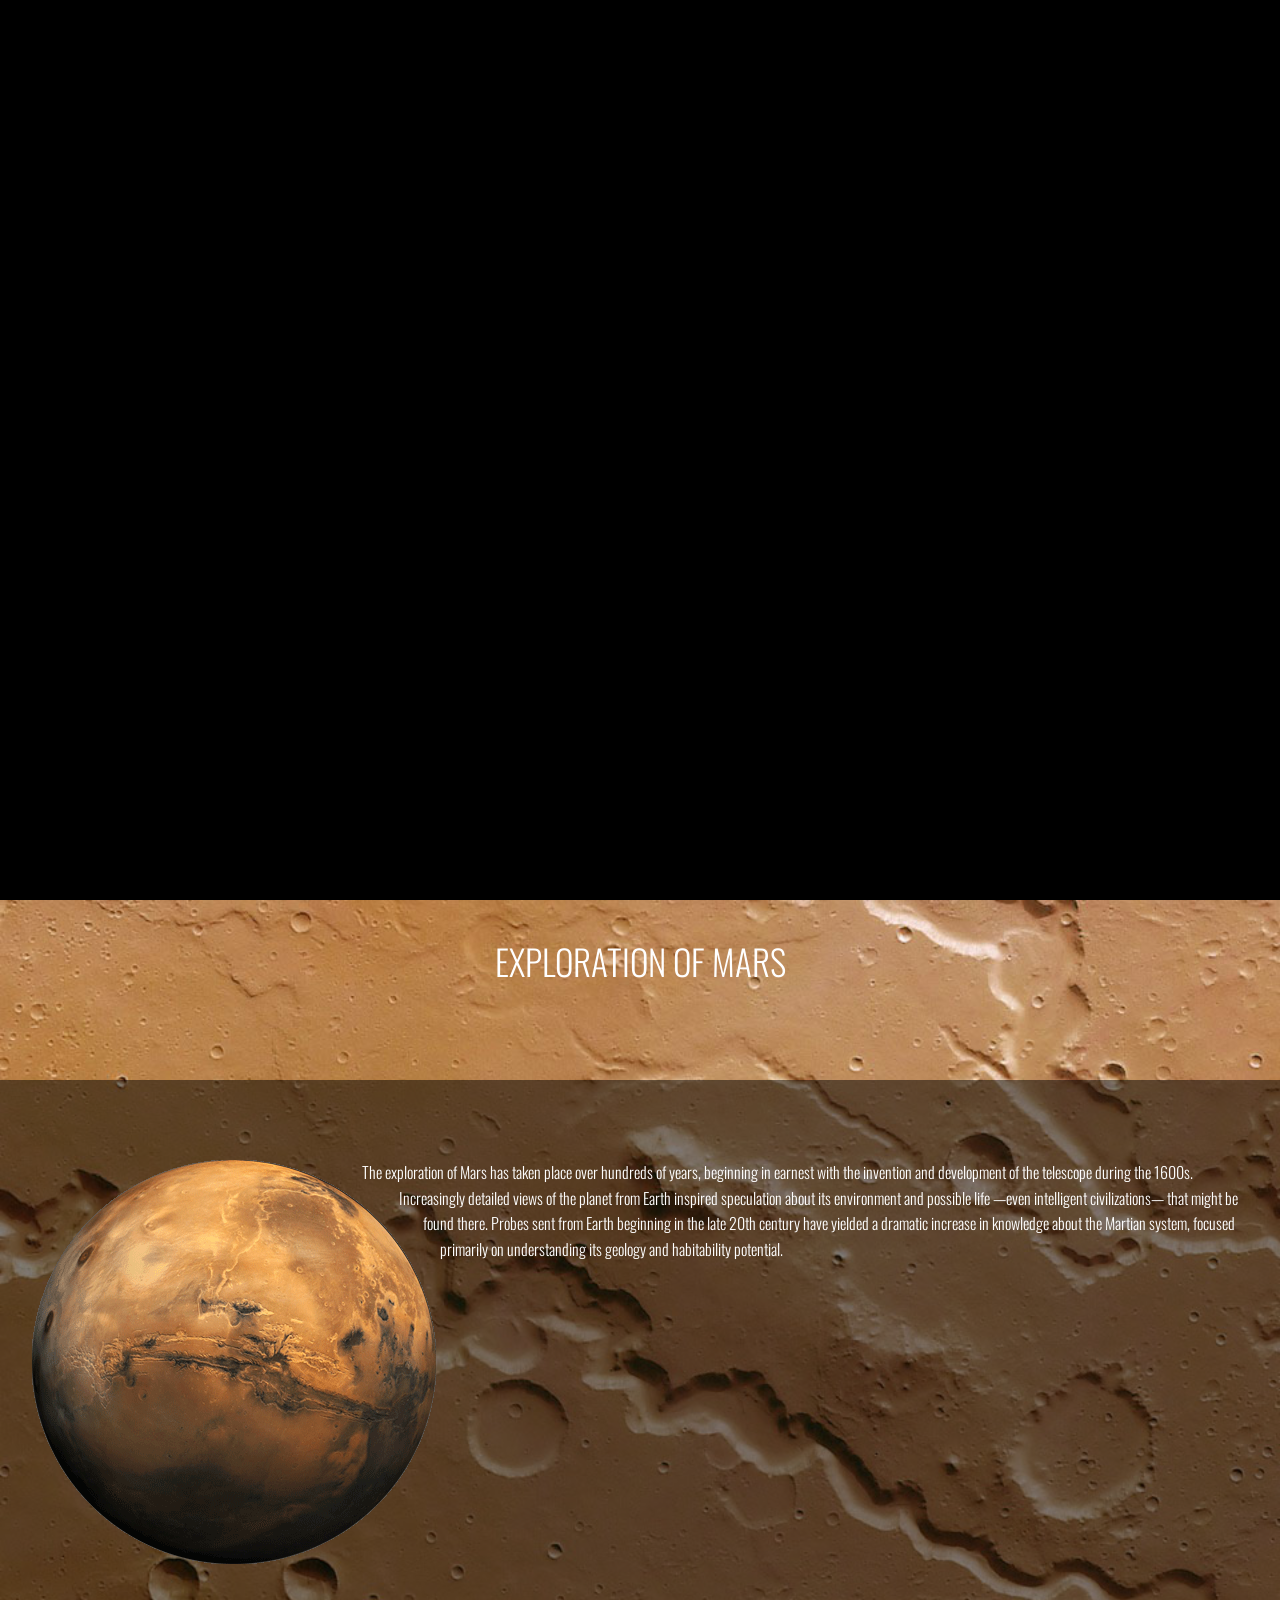
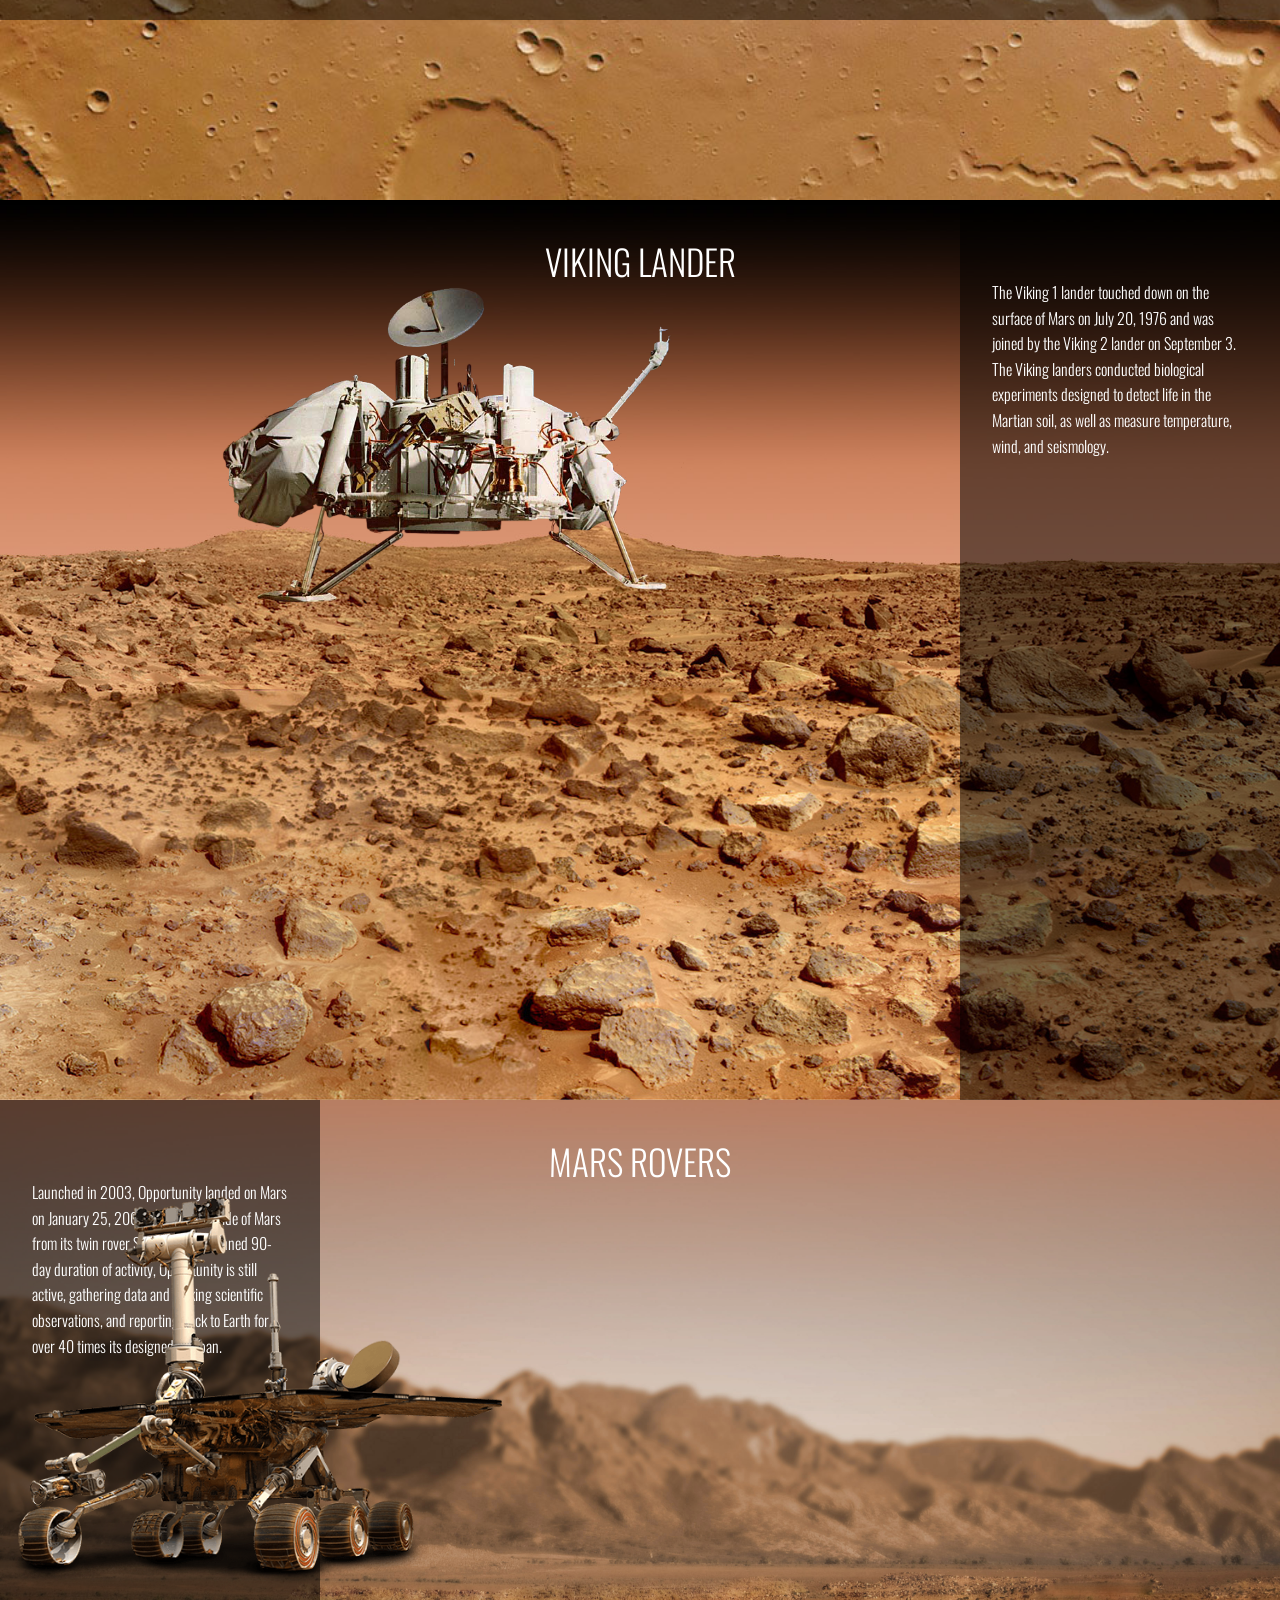
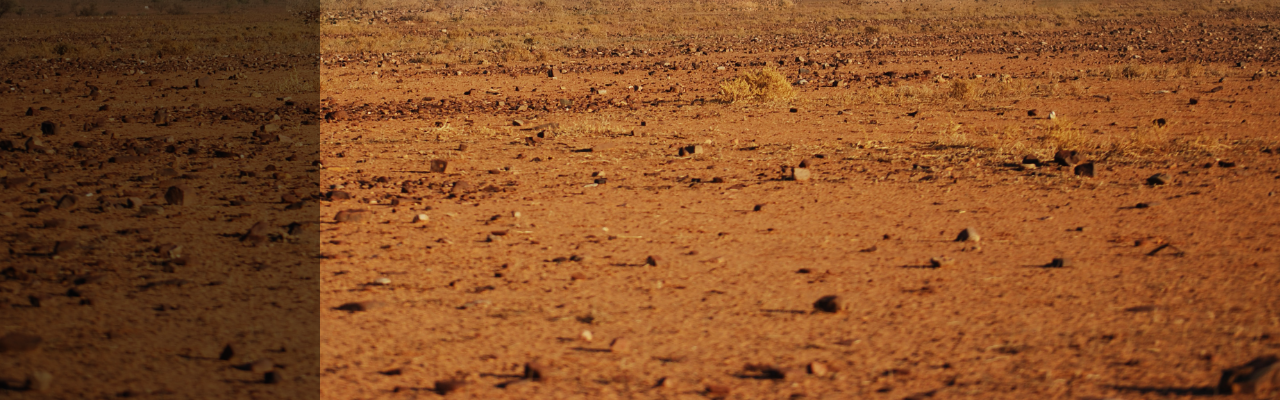
==== mars/index.html @ 63115edd "Add files via upload" ====
<!DOCTYPE html>
<html>
<head>
<meta charset="utf-8">
<meta http-equiv="X-UA-Compatible" content="IE=edge,chrome=1">
<title></title>
<meta name="description" content="">
<meta name="viewport" content="width=device-width">
<script src="../js/jquery.min.js"></script>
<script src="../js/jquery.easing.js"></script>
<script src="../js/html-shiv.js"></script>
<link href="mars.css" rel="stylesheet"/>
  <script src="../js/skrollr.min.js"></script>  
    <style>
	
        #cover{background:#000;
        position:absolute;
        top: 0;
        bottom:0;
        left:0;
        right:0;
        z-index:101;
        }
        
    </style>
    
</head>
<body  oncontextmenu="return false;">
    <div id="cover"></div>
    <nav><ul><li data-screen="#screen1" class="active"></li>
        <li data-screen="#screen2"></li>
        <li data-screen="#screen3"></li>
        <li data-screen="#screen4"></li></ul></nav>
    
    <div id="skrollr-body">
    <section id="screen1">
        <h1>Red Planet</h1>
        
        <div id="sun" class="light"
              data-start="transform:translateY(0px)"
             data--300-top="transform:translateY(-103px)"
             ></div>
        <div id="mars"
             data-start="transform:translateY(0px)"
             data--300-top="transform:translateY(-202px)"
             ></div>
        <div id="shine" class="light"
             data-start="transform:translateX(0px)"
             data-1-start="transform:translateX(3016px)"></div>
    </section>
    
    
    <section id="screen2">
        <h2>Exploration of Mars</h2>
        <div class="info"
             data-bottom-top="transform:translateY(250px)"
             data-top-bottom="transform:translateY(-250px)"
             ><img src="mars.png"
                   data-bottom-top="transform:rotate(24.725deg)"
             data-top-bottom="transform:rotate(-25.02deg)"
                   />The exploration of Mars has taken place over hundreds of years, beginning in earnest with the invention and development of the telescope during the 1600s. Increasingly detailed views of the planet from Earth inspired speculation about its environment and possible life &mdash;even intelligent civilizations&mdash; that might be found there. Probes sent from Earth beginning in the late 20th century have yielded a dramatic increase in knowledge about the Martian system, focused primarily on understanding its geology and habitability potential.</div>
    </section>
    
    
    <section id="screen3">
        <h2>Viking Lander</h2>
        <div class="info"
             data-150-top="right:-26%"
             data-top="right:0%"
             >The Viking 1 lander touched down on the surface of Mars on July 20, 1976 and was joined by the Viking 2 lander on September 3. The Viking landers conducted biological experiments designed to detect life in the Martian soil, as well as measure temperature, wind, and seismology.</div>
        <img id="viking" src="viking.png"
             data-anchor-target="#screen3"
             data-200-top="bottom:100%"
             data-50-bottom="bottom:11.8%"
             />
    </section>
    
    
    <section id="screen4">
        <h2>Mars Rovers</h2>
        <div class="info"
             data-155-top="left:-25.2%"
             data-top="left:0%"
             >Launched in 2003, Opportunity landed on Mars on January 25, 2004 on the other side of Mars from its twin rover Spirit. With a planned 90-day duration of activity, Opportunity is still active, gathering data and making scientific observations, and reporting back to Earth for over 40 times its designed lifespan.</div>
        <img id="rover" src="opportunity.png"
              data-200-end="right:-612px; bottom:22%; transform:scale(.62)"
             data-end="right:99.08px; bottom:3.3%;transform:scale(1)"/>
    </section>
    </div>
    <script>
       //follow the exercise directions; don't just copy my code.
    </script>
</body>
</html>
---- mars/mars.css ----
@import url(https://fonts.googleapis.com/css?family=Oswald:400,300,700);

*{margin:0; padding:0;}

body, html{height:100%;
    font-family: 'Oswald', sans-serif; 
    background:#000; 
    color:#fff;
}

section{height:100%;
    position:relative;
    background-size:cover;
    overflow:hidden;
}

section, section *{box-sizing:border-box;}

#screen2{background-image:url(mars-surface.jpg);}

#screen3{background-image:url(mars-rocks.jpg);}

#screen4{background-image:url(mars-mountains.jpg);}

h1, h2{text-transform:uppercase; 
    text-align:center;
}

h1{
    font-size:3.3em;
    color:#ea783b;
    position:absolute;
    width:100%;
    top:100px;
}


h2{font-weight:300;
    font-size:2.2em;
    padding-top: 1em;
}

.light{background: radial-gradient(closest-side, rgba(252,252,252,1) 0%,rgba(252,245,179,0.81) 20%,rgba(241,218,54,0) 100%);
}

.info{
    position:absolute;
    width:25%;
    padding: 5em 2em 2em 2em;
    background: rgba(0,0,0,.5);
    line-height:1.6em;
    font-weight:300;
    top:0;
    bottom:0;
}


#mars{background: url(mars-horizon.png) center top no-repeat;
            background-size:contain;
            width:100%;
            height:40%;
            position:absolute;
            top:50px;
        }
        
        #sun, #shine{
         position:absolute;
            left:50%;
        }
        #sun{
        width:200px; height:200px;
            margin-left:-100px;
            top:100px;
        }
        
        #shine{width:900px;
        height:20px;
        top: 190px;
        margin-left:-10px;
        opacity:0;
        width:20px;}
        
        #skrollr-body{
         width:100%;
            height:100%;
            position:absolute;
        }
        
        #screen2 .info{
            width:100%;
            top:20%;
            bottom:20%;
        }
        #screen2 img{
            float:left;
            margin-right:3em;
            shape-outside:circle();
            max-width: 50%;
        }
        
        #screen3 .info{right:0;}
        
        #viking{max-width:40%;
        position:absolute;
        left:15%;}
        
         #rover{max-width:40%;
        position:absolute;
        }
        
        nav{
        position:fixed;
            right:0;
            top:50%;
            height:200px;
            margin-top:-100px;
            opacity:.5;
            z-index:99;
        }
        nav li{
        width:10px;
            height:10px;
            list-style:none;
            border:2px solid #fff;
            border-radius:50%;
            margin:2em;
            cursor:pointer;
        }
        .active{background:#fff;}



@media screen and (min-width:400px) and (max-width:800px){
    body{ font-size:12px;}
    #mars{height:60%;}
    #screen2 img{
            max-width: 30%;
        }
    nav{display:none;}
}
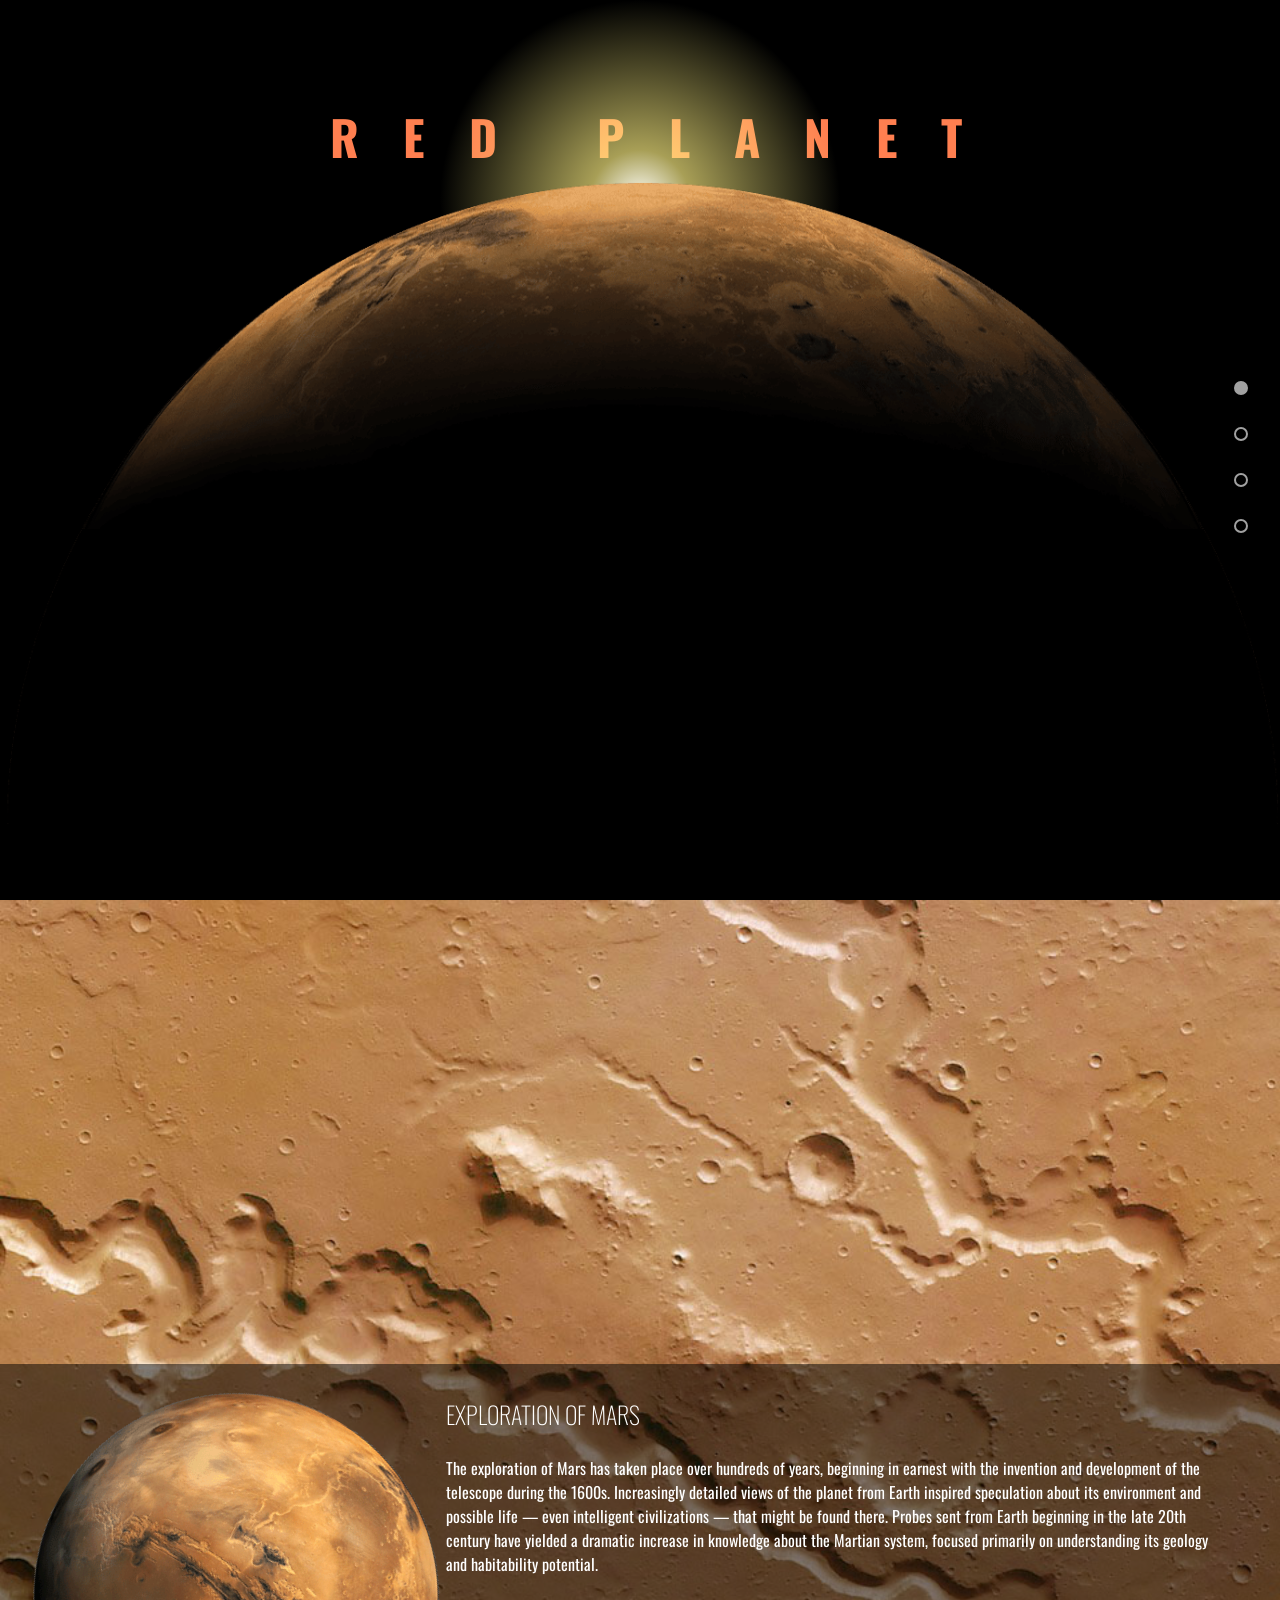
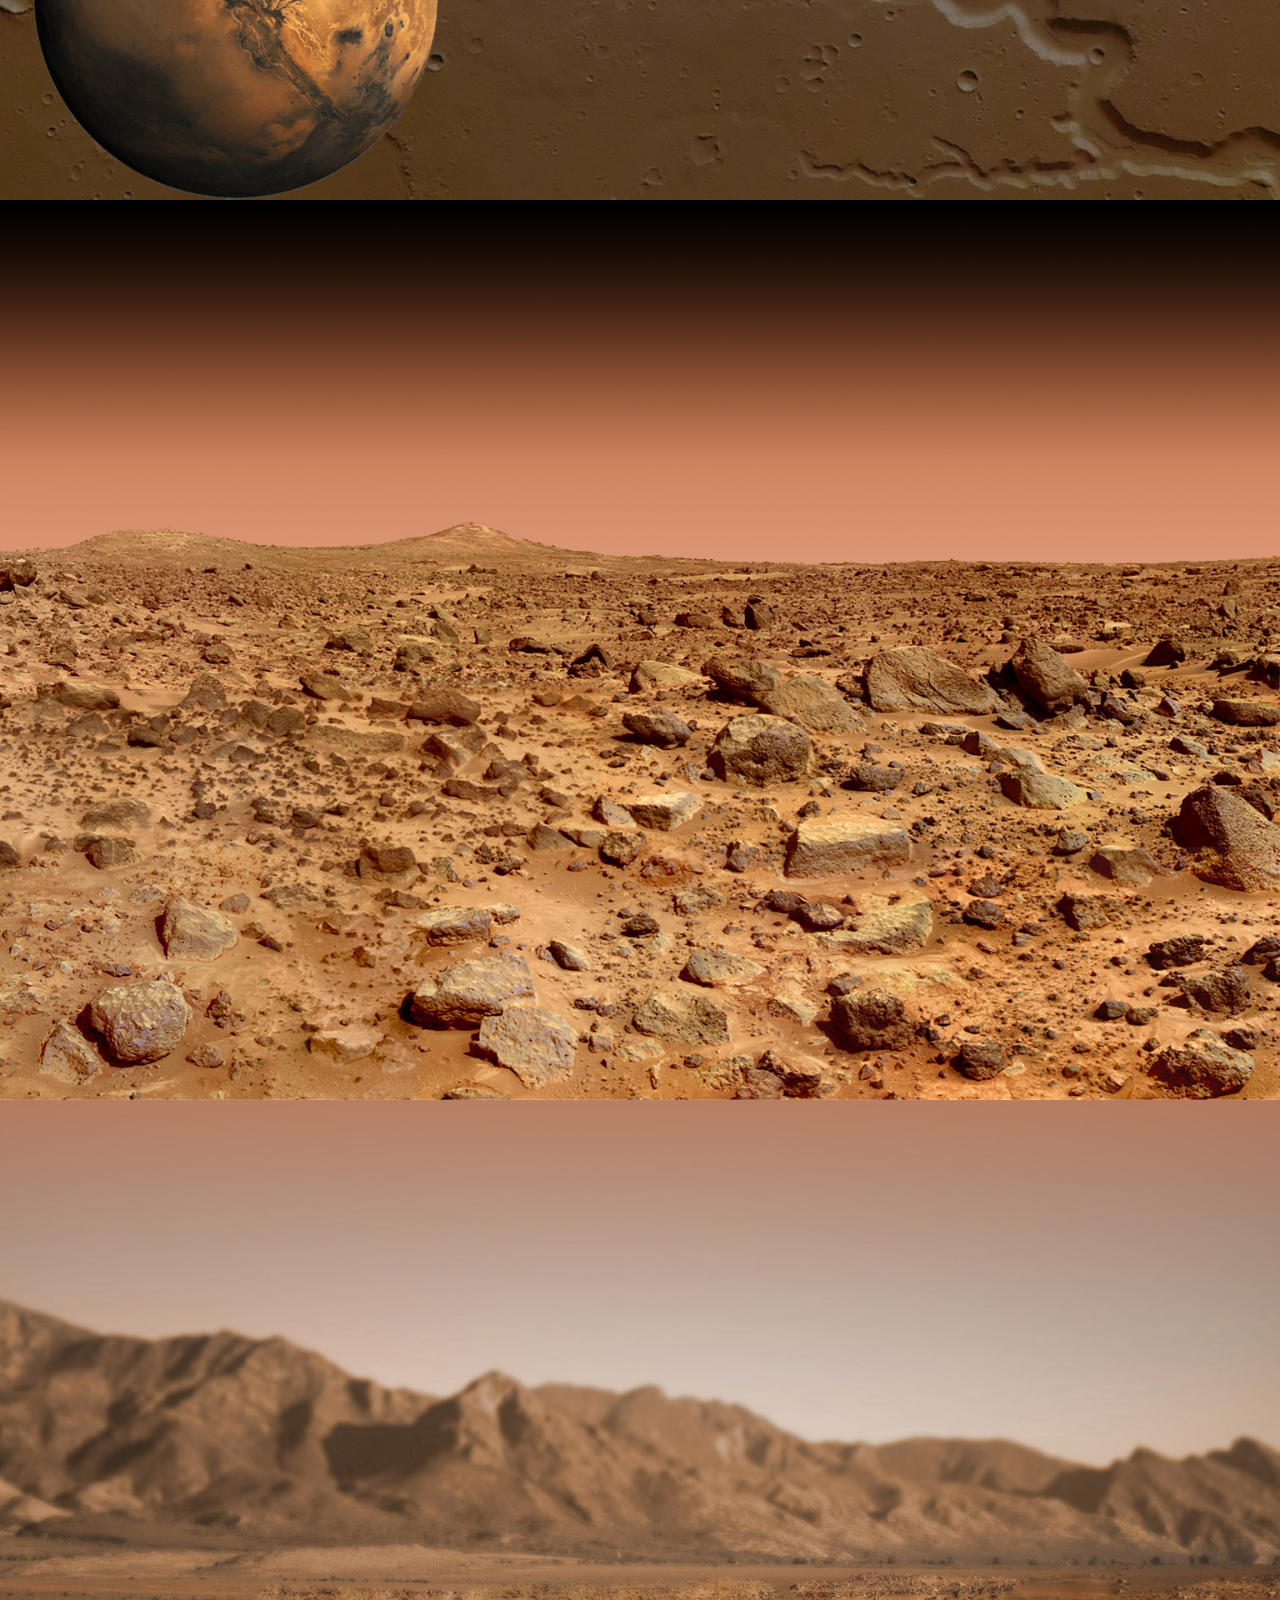
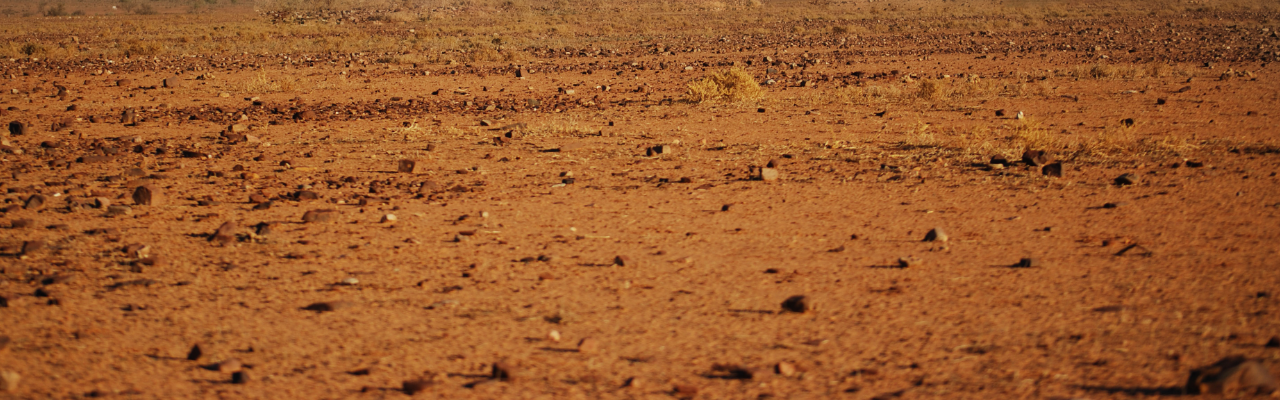
==== commit 4dfc8ad9: "Add files via upload" ====
--- a/mars/index.html
+++ b/mars/index.html
@@ -1,94 +1,285 @@
 <!DOCTYPE html>
 <html>
+
 <head>
-<meta charset="utf-8">
-<meta http-equiv="X-UA-Compatible" content="IE=edge,chrome=1">
-<title></title>
-<meta name="description" content="">
-<meta name="viewport" content="width=device-width">
-<script src="../js/jquery.min.js"></script>
-<script src="../js/jquery.easing.js"></script>
-<script src="../js/html-shiv.js"></script>
-<link href="mars.css" rel="stylesheet"/>
-  <script src="../js/skrollr.min.js"></script>  
+
+    <title>RED PLANET</title>
+
+    <meta name="viewport" content="width=device-width">
+    <link href="https://fonts.googleapis.com/css2?family=Oswald:wght@200;400;600&display=swap" rel="stylesheet">
+    <script src="js/jquery.min.js"></script>
+    <script src="js/jquery.easing.js"></script>
+    <script src="js/skrollr.min.js"></script>
     <style>
-	
-        #cover{background:#000;
-        position:absolute;
-        top: 0;
-        bottom:0;
-        left:0;
-        right:0;
-        z-index:101;
-        }
+        * {
+            margin: 0;
+            padding: 0;
+        }
+
+        body {
+            background-color: #000;
+            font-family: 'Oswald', sans-serif;
+            color: #fff;
+        }
+
+        section {
+            height: 100vh;
+            position: relative;
+            overflow: hidden;
+        }
+
+        img {
+            max-width: 100%;
+        }
+
+        nav {
+
+            position: fixed;
+            right: 0;
+            top: 50%;
+            height: 202px;
+            margin-top: -101px;
+            opacity: .63;
+            z-index: 3;
+
+        }
+
+        nav li {
+            width: 10px;
+            height: 10px;
+            list-style: none;
+            border: 2px solid #fff;
+            border-radius: 50%;
+            margin: 2em;
+            cursor: pointer;
+        }
+
+        nav li.active {
+            background: #fff;
+        }
+
+        /* SCREEN 1 */
+
+        h1 {
+            font-size: 3em;
+            text-align: center;
+            color: coral;
+            position: absolute;
+            top: 101px;
+            width: 100%;
+            letter-spacing: -20.0375px;
+        }
+
+        .light {
+            background: radial-gradient(closest-side, rgba(255, 255, 251, 1) 0%, rgba(255, 241, 131, 0.66) 25%, rgba(255, 241, 131, 0) 100%);
+            position: absolute;
+            left: 50%;
+
+        }
+
+        #mars {
+            text-align: center;
+            position: absolute;
+            top: 20px;
+            width: 100%;
+        }
+
+        #sun {
+            width: 400px;
+            height: 400px;
+            margin-left: -200px;
+        }
+
+        #shine {
+            width: 20px;
+            height: 20px;
+            margin-left: -10px;
+            top: 190px;
+            opacity: 0;
+        }
+
+        #flare {
+            width: 160px;
+            height: 80px;
+            margin-left: -80px;
+            top: 160px;
+            opacity: 0;
+            background: radial-gradient(closest-side, rgba(255, 255, 251, 1) 9%, rgba(255, 241, 131, 0.6) 24%, rgba(255, 241, 131, 0) 100%);
+        }
+
+
+
+        /* SCREEN 2 */
+
+
+        h2 {
+            font-weight: 200;
+            text-transform: uppercase;
+            margin-bottom: 1em;
+        }
+
+        .info {
+            background-color: rgba(0, 0, 0, .5);
+            position: absolute;
+            width: 25%;
+            padding: 2em;
+            top: 0;
+            bottom: 0;
+            box-sizing: border-box;
+        }
+
+        #screen2 .info {
+            width: 100%;
+            top: 23.7%;
+            bottom: 24.1%;
+            padding-right: 50px;
+        }
+
+        #screen2 {
+            background: url(img/mars-surface.jpg) center center;
+            background-size: cover;
+        }
+
+        #planet {
+            float: left;
+        }
+
+
+
+
+
+        /* SCREEN 3 */
+
+        #screen3 {
+            background: url(img/mars-rocks.jpg) center center;
+            background-size: cover;
+        }
+
+
+        #screen3 .info {
+            right: 0;
+        }
+
+
+        #viking,
+        #r0ver {
+            position: absolute;
+            bottom: 100px;
+            width: 49.8%;
+        }
+
+        #viking {
+            left: 14%;
+        }
+
+        /* SCREEN 4 */
+
+        #screen4 {
+            background: url(img/mars-mountains.jpg) center center;
+            background-size: cover;
+        }
+
+        /* preloader */
+
+        #preloader {
+            position: fixed;
+            width: 100vw;
+            height: 100vh;
+            background: #000;
+            z-index: 2;
+            text-align: center;
+        }
+
+        #preloader img {
+            margin-top: 30%;
+            animation: spin 1s linear infinite;
+        }
+
+        @keyframes spin {
+            0% {
+                transform: rotate(0deg);
+            }
+
+            100% {
+                transform: rotate(360deg);
+            }
+        }
+
+    </style>
+    <script src="js/html-shiv.js"></script>
+</head>
+
+<body>
+    <div id="preloader"><img src="img/loading-circle.png" /></div>
+
+    <nav>
+        <ul>
+            <li data-screen="#screen1" class="active">
+            <li data-screen="#screen2">
+            <li data-screen="#screen3">
+            <li data-screen="#screen4">
+        </ul>
+
+    </nav>
+
+
+    <section id="screen1">
+        <h1>&nbsp;RED PLANET</h1>
+        <div id="sun" class="light" data-start="transform:translateY(0px)" data--298-top="transform:translateY(-50px)"></div>
+        <p id="mars" data-start="transform:translateY(0px)" data--297-top="transform:translateY(-200px)"> <img src="img/mars-crescent.png" /></p>
+        <div id="flare" class="light" data-start="transform:translateX(0px)" data-1-start="transform:translateX(3000px)"></div>
+        <div id="shine" class="light" data-start="transform:translateX(0px)" data-1-start="transform:translateX(3000px)"></div>
+
+    </section>
+
+
+
+    <section id="screen2">
+
+        <div class="info" data-bottom-top="transform:translateY(251px)" data-top-bottom="transform:translateY(-252px)"><img src="img/mars-full.png" id="planet" data-bottom-top="transform:rotate(30.4deg)" data-top-bottom="transform:rotate(-30.6deg)" />
+            <h2>Exploration of Mars</h2>The exploration of Mars has taken place over hundreds of years, beginning in earnest with the invention and development of the telescope during the 1600s. Increasingly detailed views of the planet from Earth inspired speculation about its environment and possible life &mdash; even intelligent civilizations &mdash; that might be found there. Probes sent from Earth beginning in the late 20th century have yielded a dramatic increase in knowledge about the Martian system, focused primarily on understanding its geology and habitability potential.
+        </div>
+
+    </section>
+
+
+
+
+    <section id="screen3">
+
+        <div class="info" data-200-top="right:-25%" data-top="right:0%">
+            <h2>Viking Landers</h2>The Viking 1 lander touched down on the surface of Mars on July 20, 1976 and was joined by the Viking 2 lander on September 3. The Viking landers conducted biological experiments designed to detect life in the Martian soil, as well as measure temperature, wind, and seismology.
+        </div>
+        <img src="img/viking.png" id="viking" data-anchor-target="#screen3" data-200-top="bottom[sqrt]:108%" data-50-bottom="bottom[sqrt]:11%" />
+    </section>
+
+
+
+
+    <section id="screen4">
+
+        <div class="info" data-200-top="left:-25%" data-top="left:0%">
+            <h2>Mars Rovers</h2>Launched in 2003, Opportunity landed on Mars on January 25, 2004 on the other side of Mars from its twin rover Spirit. With a planned 90-day duration of activity, Opportunity continued gathering data, making scientific observations, and reporting back to Earth for almost 15 years.
+        </div>
+        <img src="img/opportunity.png" id="r0ver" data-300-end="right:-49.8%; bottom: 124px; transform:scale(.455);" data-end="right:5.05%; bottom: 19px; transform:scale(1.1)" />
+    </section>
+
+
+
+    <script>
+        //follow the directions; don't just copy my code!
+
+        var s = skrollr.init({
+            mobileCheck: function() {
+                return false;
+            }
+        });
         
-    </style>
-    
-</head>
-<body  oncontextmenu="return false;">
-    <div id="cover"></div>
-    <nav><ul><li data-screen="#screen1" class="active"></li>
-        <li data-screen="#screen2"></li>
-        <li data-screen="#screen3"></li>
-        <li data-screen="#screen4"></li></ul></nav>
-    
-    <div id="skrollr-body">
-    <section id="screen1">
-        <h1>Red Planet</h1>
-        
-        <div id="sun" class="light"
-              data-start="transform:translateY(0px)"
-             data--300-top="transform:translateY(-103px)"
-             ></div>
-        <div id="mars"
-             data-start="transform:translateY(0px)"
-             data--300-top="transform:translateY(-202px)"
-             ></div>
-        <div id="shine" class="light"
-             data-start="transform:translateX(0px)"
-             data-1-start="transform:translateX(3016px)"></div>
-    </section>
-    
-    
-    <section id="screen2">
-        <h2>Exploration of Mars</h2>
-        <div class="info"
-             data-bottom-top="transform:translateY(250px)"
-             data-top-bottom="transform:translateY(-250px)"
-             ><img src="mars.png"
-                   data-bottom-top="transform:rotate(24.725deg)"
-             data-top-bottom="transform:rotate(-25.02deg)"
-                   />The exploration of Mars has taken place over hundreds of years, beginning in earnest with the invention and development of the telescope during the 1600s. Increasingly detailed views of the planet from Earth inspired speculation about its environment and possible life &mdash;even intelligent civilizations&mdash; that might be found there. Probes sent from Earth beginning in the late 20th century have yielded a dramatic increase in knowledge about the Martian system, focused primarily on understanding its geology and habitability potential.</div>
-    </section>
-    
-    
-    <section id="screen3">
-        <h2>Viking Lander</h2>
-        <div class="info"
-             data-150-top="right:-26%"
-             data-top="right:0%"
-             >The Viking 1 lander touched down on the surface of Mars on July 20, 1976 and was joined by the Viking 2 lander on September 3. The Viking landers conducted biological experiments designed to detect life in the Martian soil, as well as measure temperature, wind, and seismology.</div>
-        <img id="viking" src="viking.png"
-             data-anchor-target="#screen3"
-             data-200-top="bottom:100%"
-             data-50-bottom="bottom:11.8%"
-             />
-    </section>
-    
-    
-    <section id="screen4">
-        <h2>Mars Rovers</h2>
-        <div class="info"
-             data-155-top="left:-25.2%"
-             data-top="left:0%"
-             >Launched in 2003, Opportunity landed on Mars on January 25, 2004 on the other side of Mars from its twin rover Spirit. With a planned 90-day duration of activity, Opportunity is still active, gathering data and making scientific observations, and reporting back to Earth for over 40 times its designed lifespan.</div>
-        <img id="rover" src="opportunity.png"
-              data-200-end="right:-612px; bottom:22%; transform:scale(.62)"
-             data-end="right:99.08px; bottom:3.3%;transform:scale(1)"/>
-    </section>
-    </div>
-    <script>
-       //follow the exercise directions; don't just copy my code.
+
     </script>
+
+
+
 </body>
+
 </html>
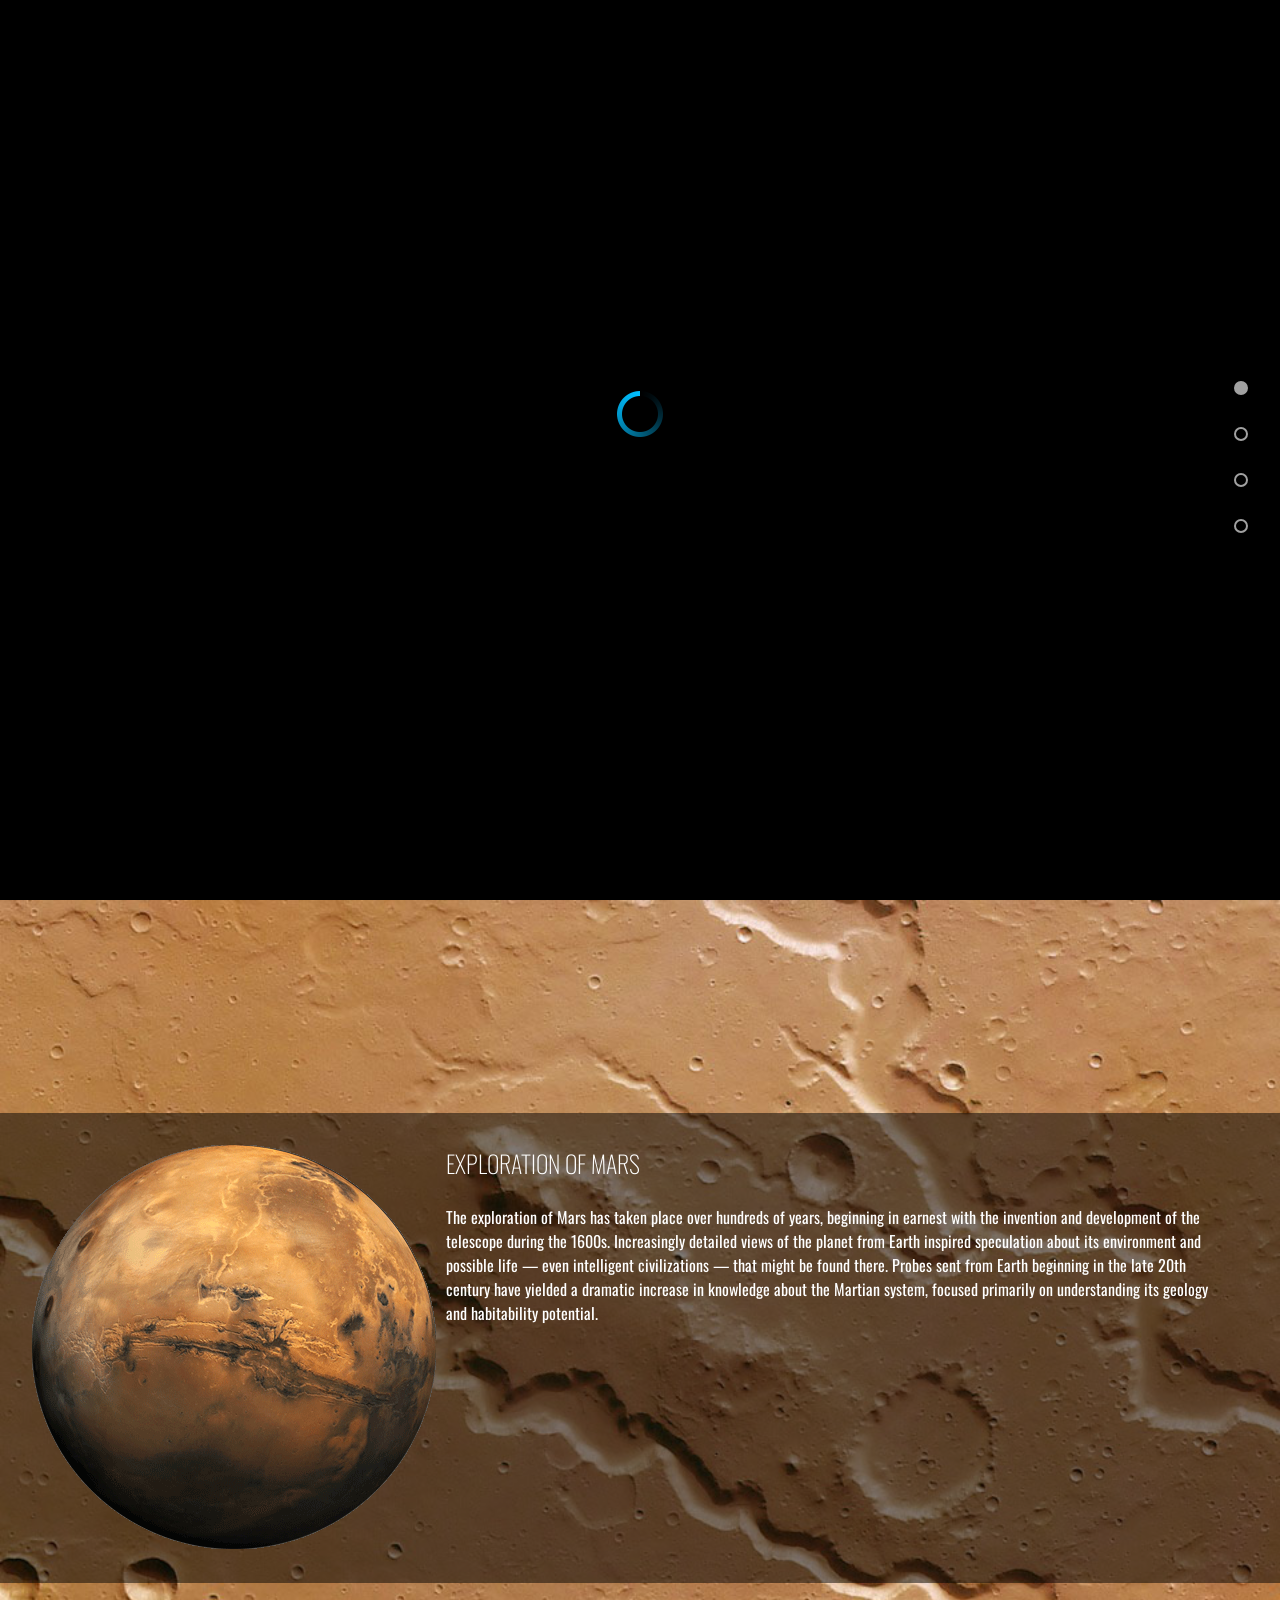
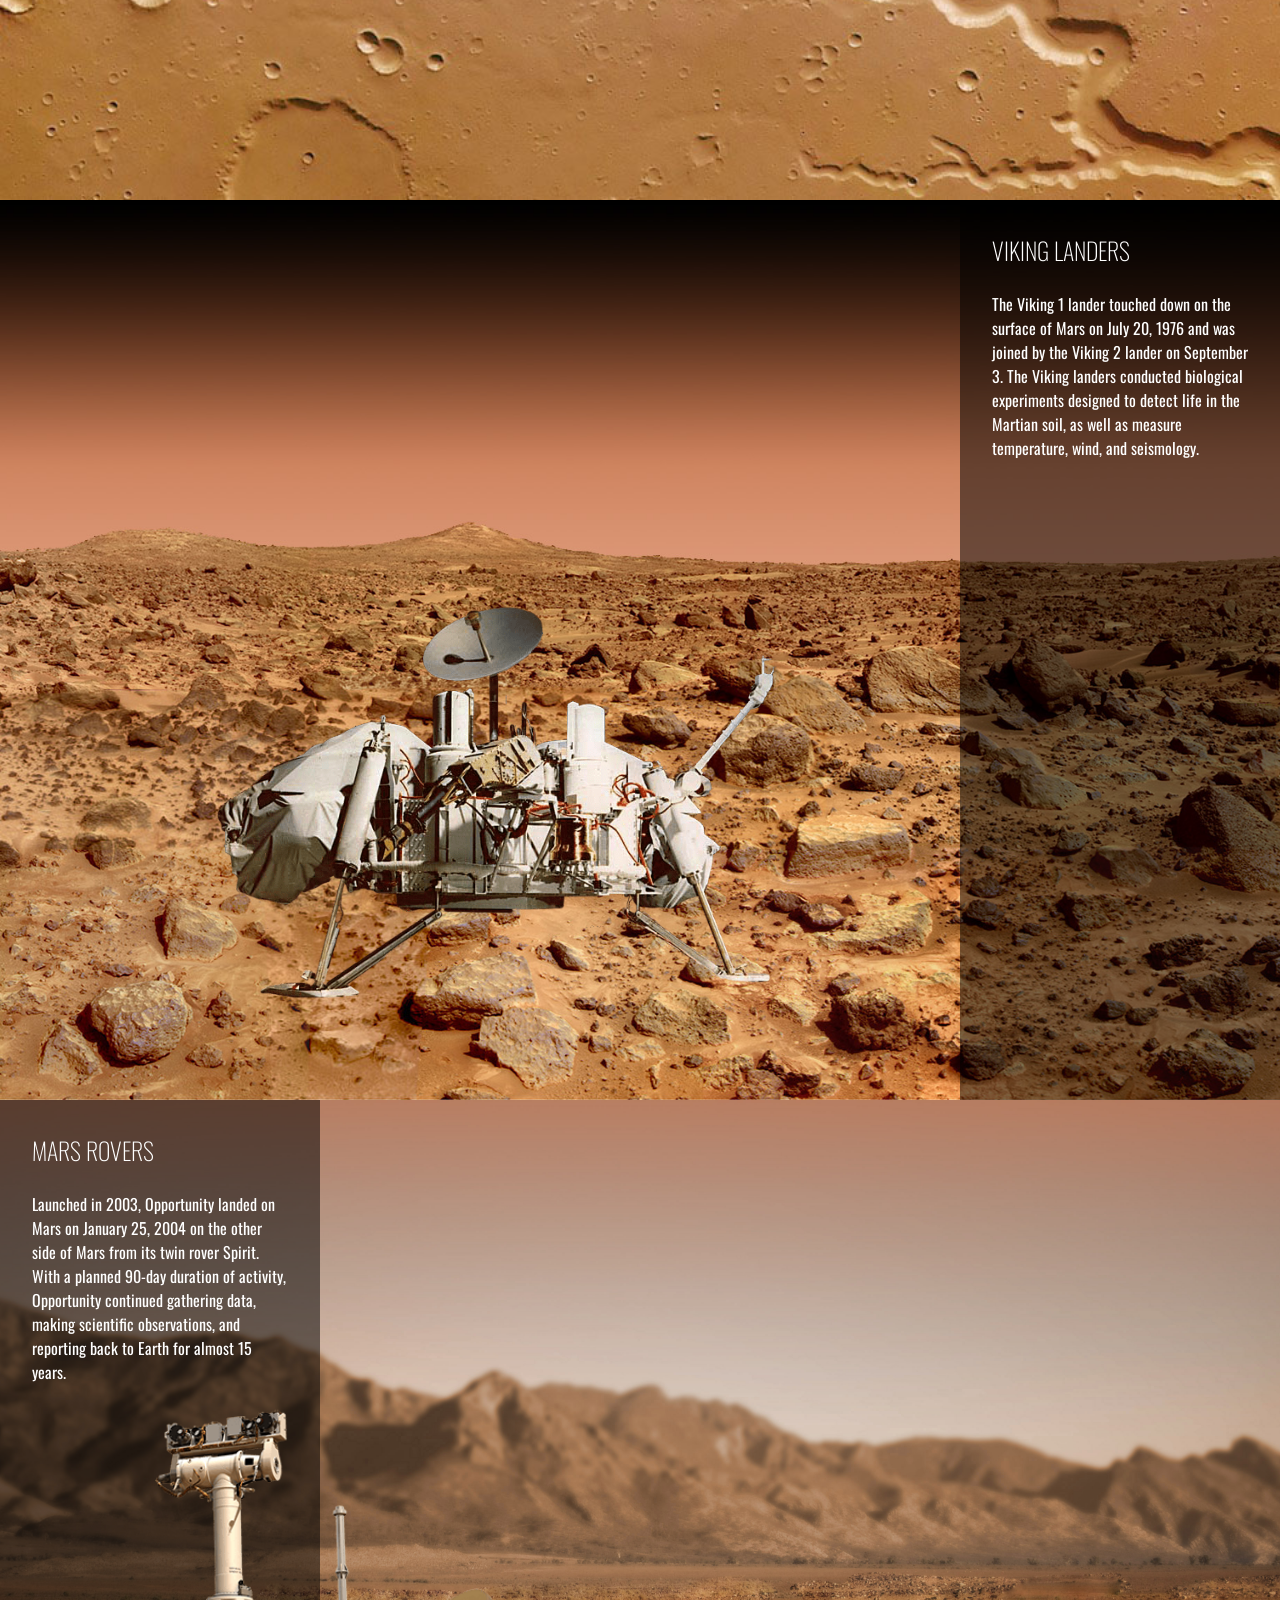
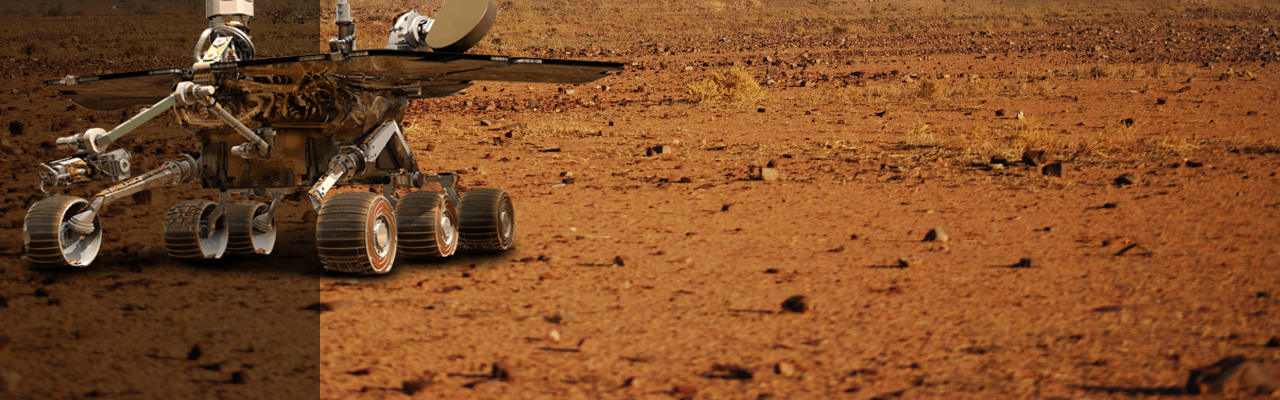
==== commit 7421430f: "Add files via upload" ====
--- a/mars/index.html
+++ b/mars/index.html
@@ -7,9 +7,9 @@
 
     <meta name="viewport" content="width=device-width">
     <link href="https://fonts.googleapis.com/css2?family=Oswald:wght@200;400;600&display=swap" rel="stylesheet">
-    <script src="js/jquery.min.js"></script>
-    <script src="js/jquery.easing.js"></script>
-    <script src="js/skrollr.min.js"></script>
+    <script src="mars/js/jquery.min.js"></script>
+    <script src="mars/js/jquery.easing.js"></script>
+    <script src="mars/js/skrollr.min.js"></script>
     <style>
         * {
             margin: 0;
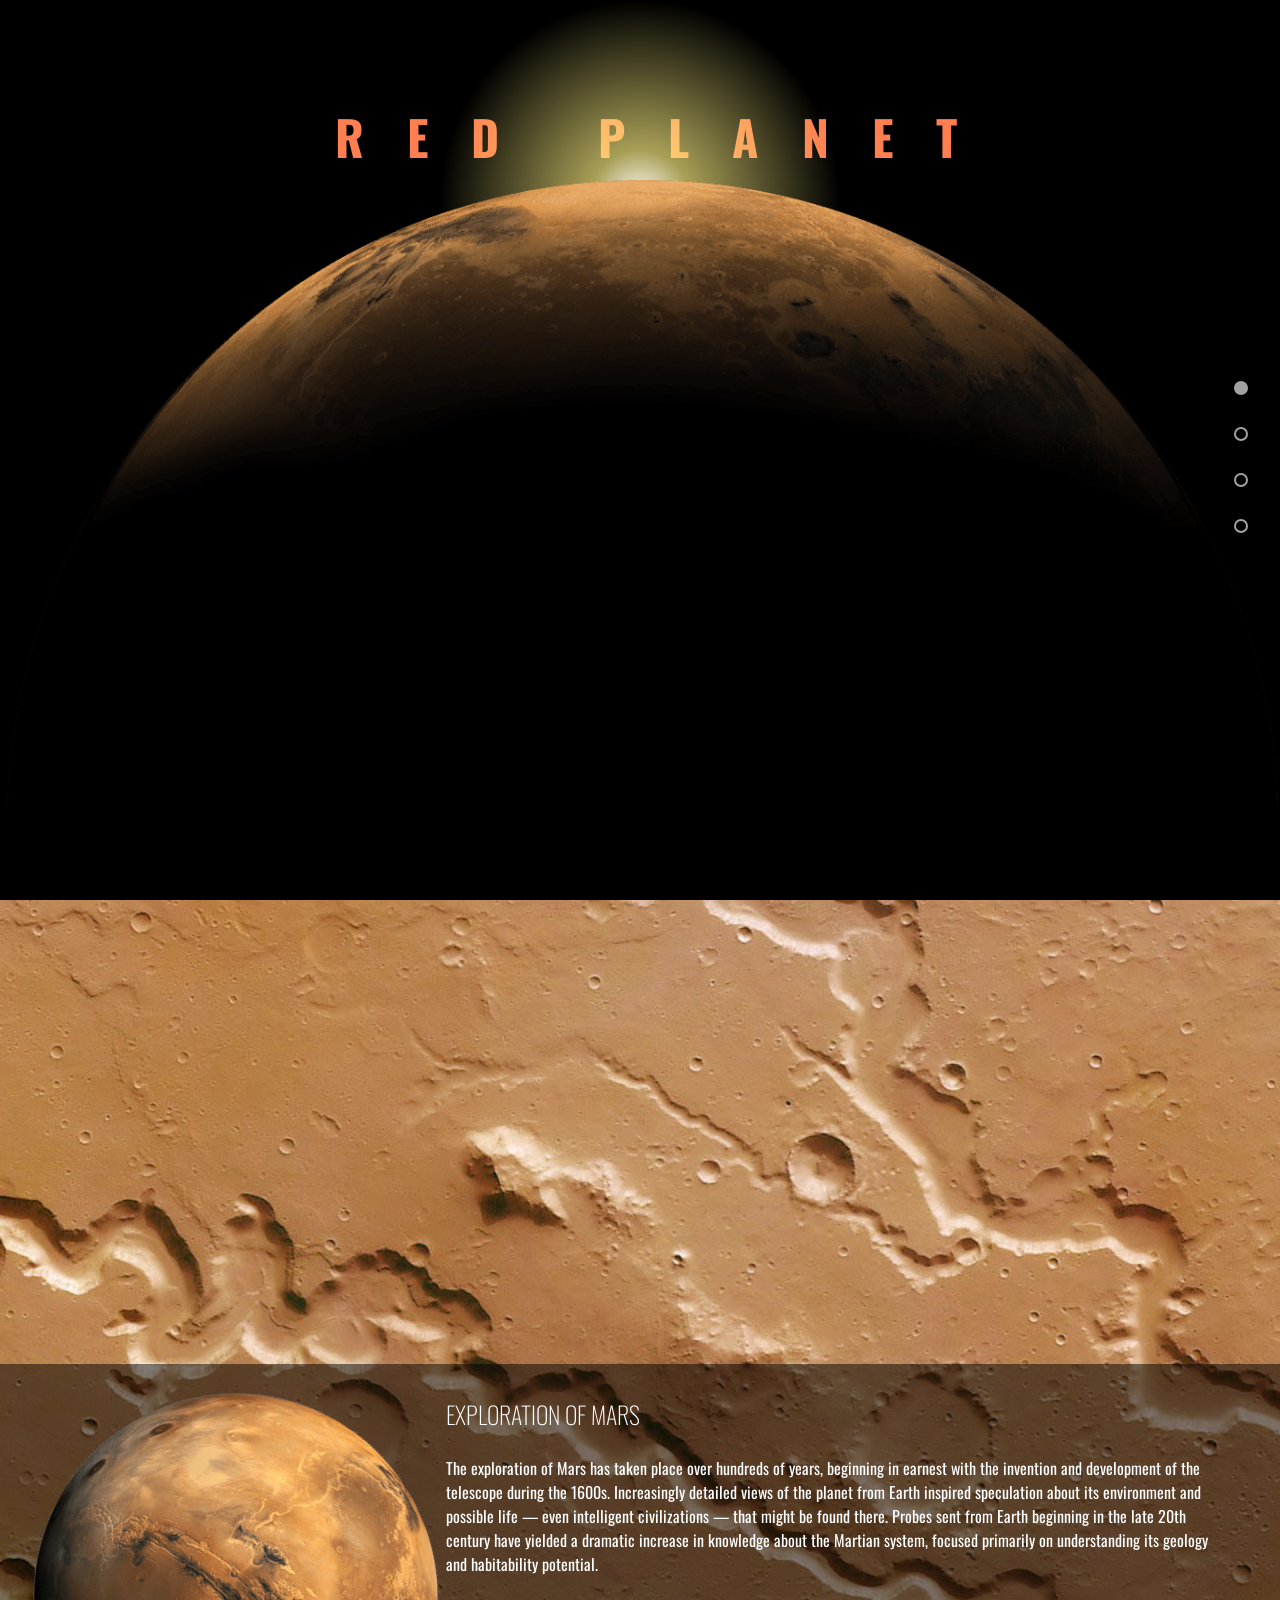
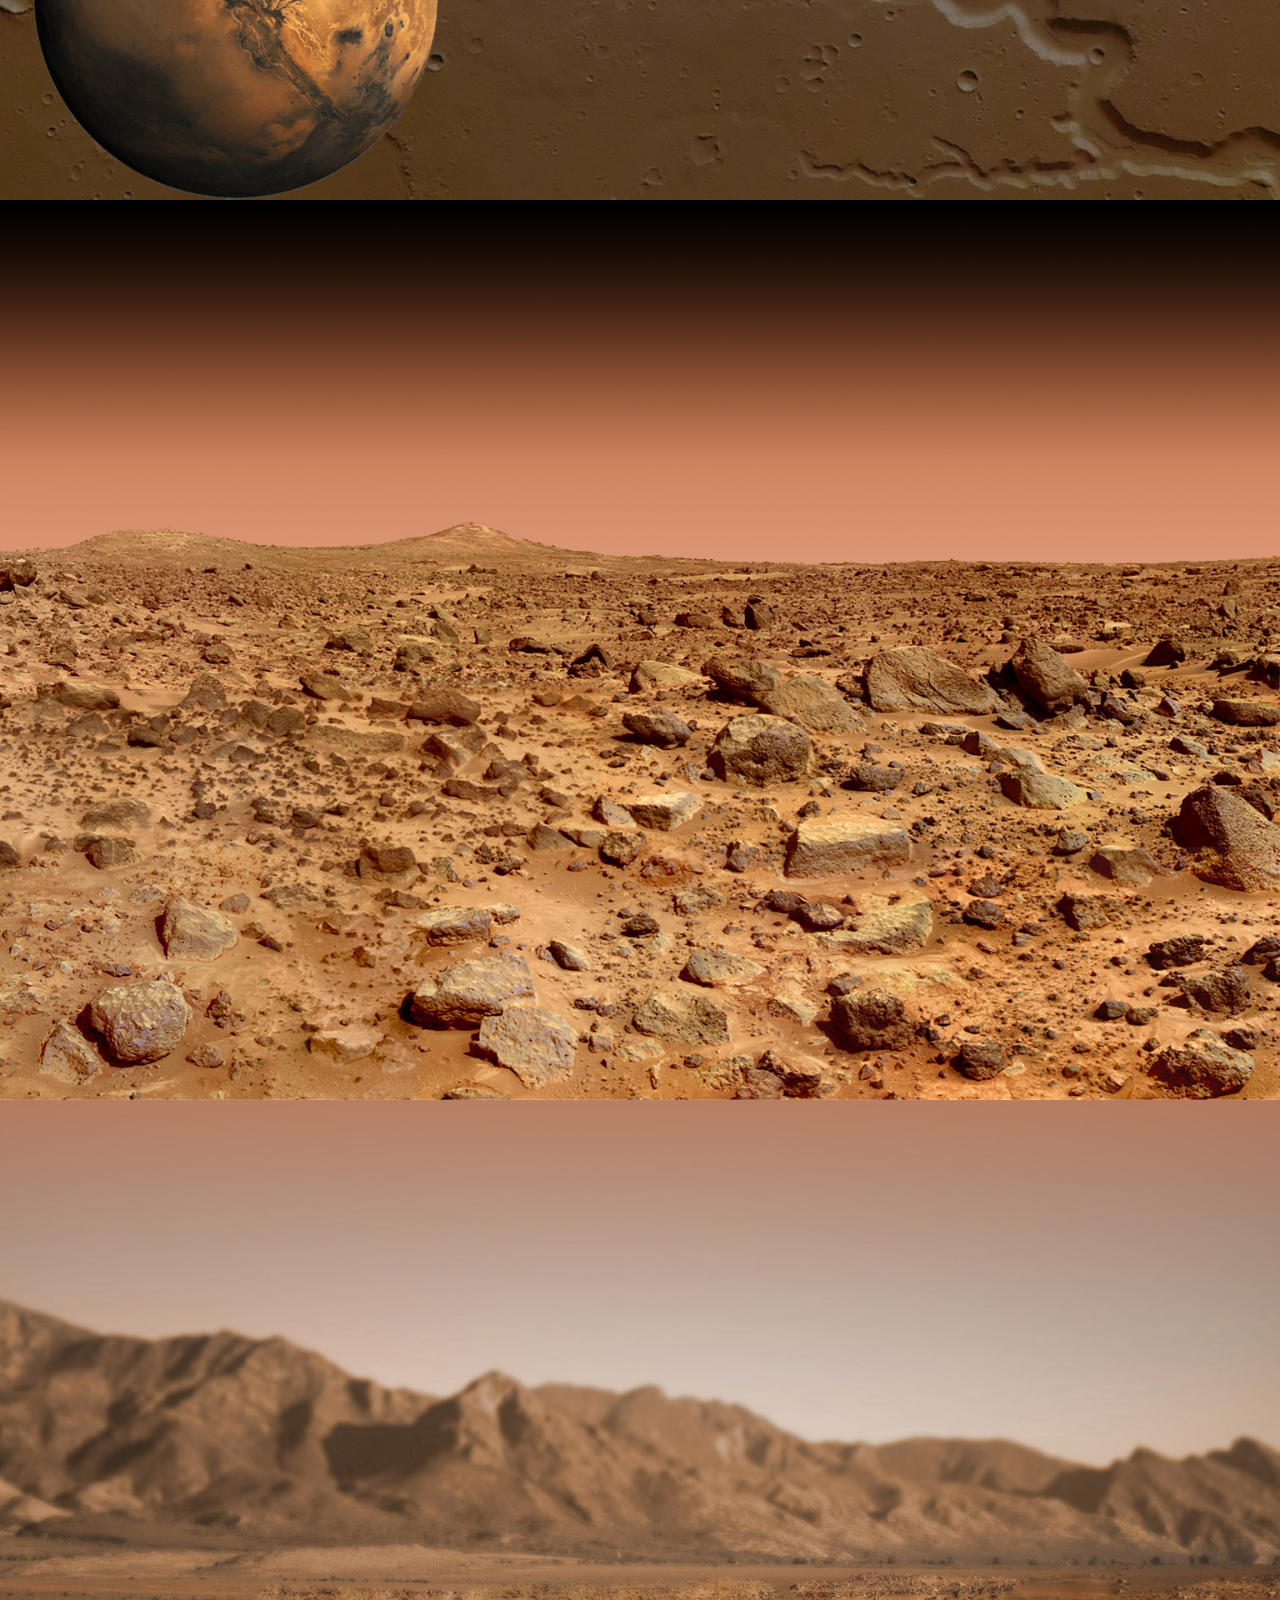
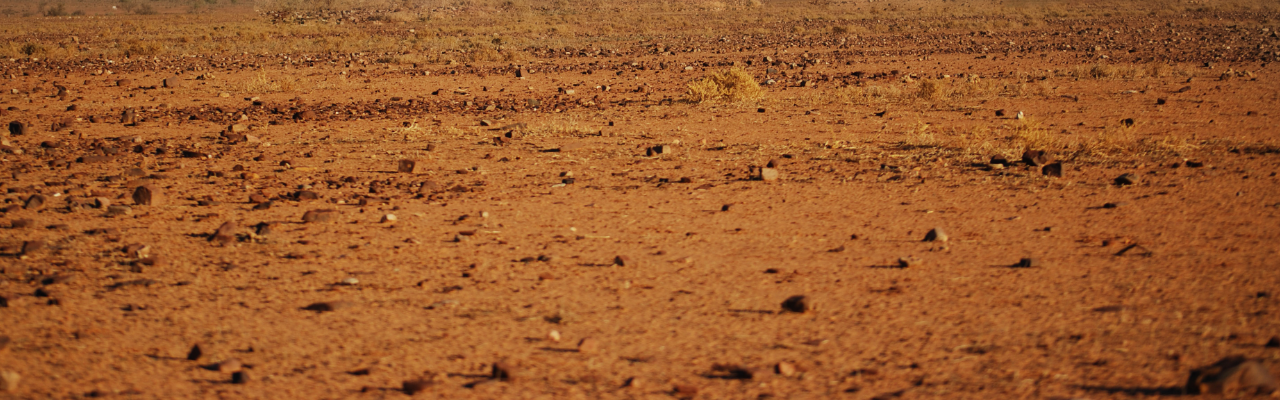
==== commit b0d1ec8c: "Add files via upload" ====
--- a/mars/index.html
+++ b/mars/index.html
@@ -7,9 +7,9 @@
 
     <meta name="viewport" content="width=device-width">
     <link href="https://fonts.googleapis.com/css2?family=Oswald:wght@200;400;600&display=swap" rel="stylesheet">
-    <script src="mars/js/jquery.min.js"></script>
-    <script src="mars/js/jquery.easing.js"></script>
-    <script src="mars/js/skrollr.min.js"></script>
+    <script src="js/jquery.min.js"></script>
+    <script src="js/jquery.easing.js"></script>
+    <script src="js/skrollr.min.js"></script>
     <style>
         * {
             margin: 0;
